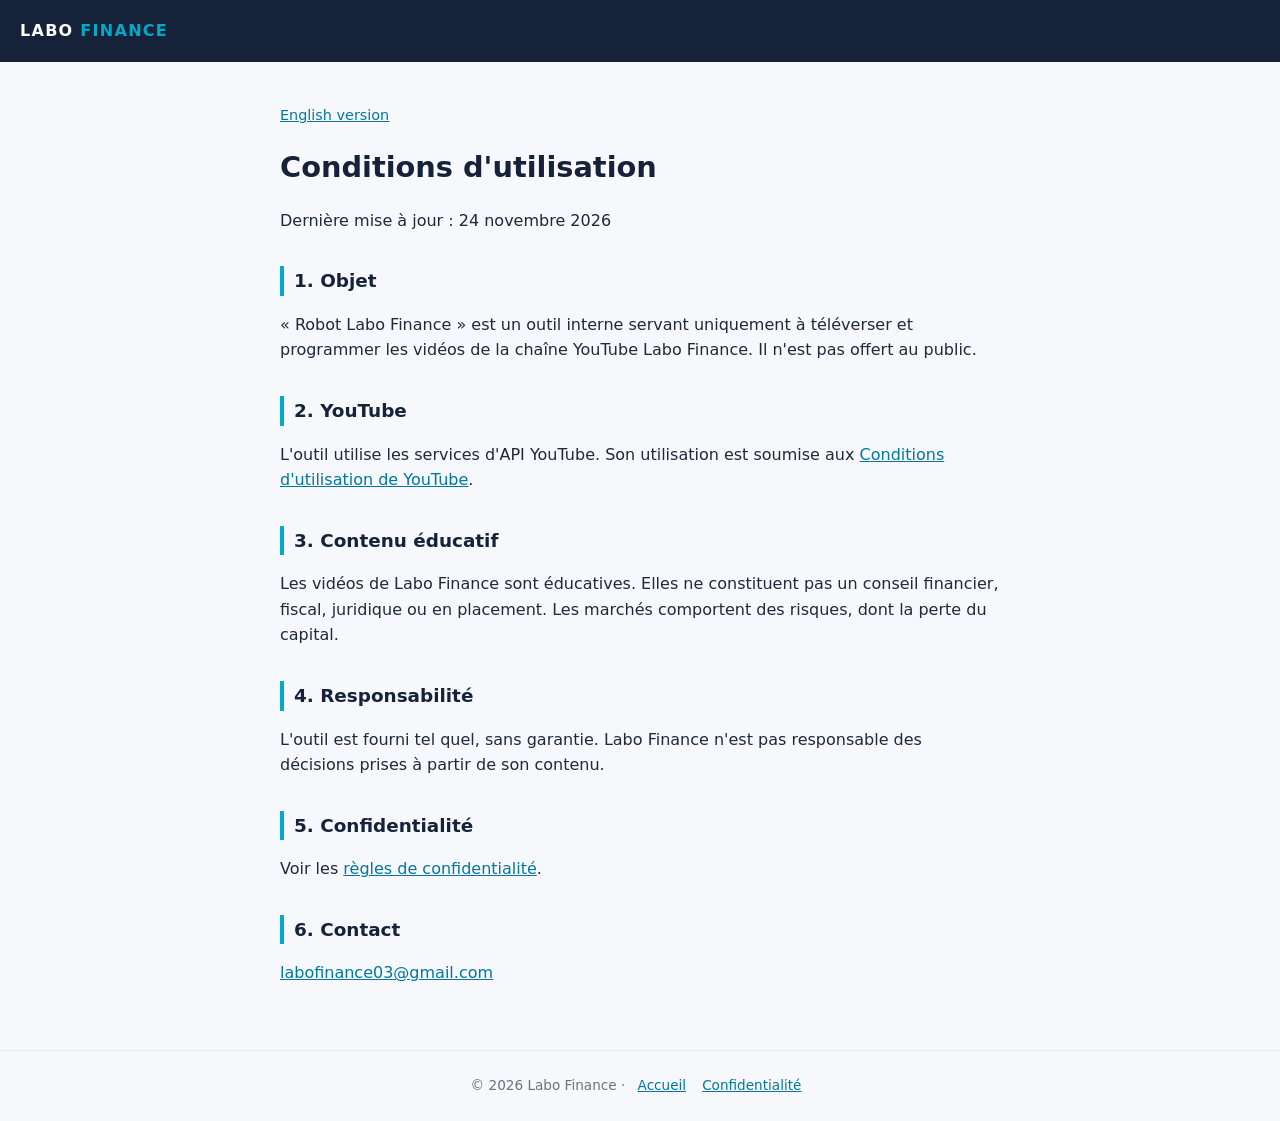
==== conditions.html @ 968c5f9d "Site public : accueil, confidentialité et conditions (FR/EN) Co-Authored-By: Claude Opus 5.5 <norepl" ====
<!DOCTYPE html>
<html lang="fr">
<head>
<meta charset="utf-8">
<meta name="viewport" content="width=device-width, initial-scale=1">
<title>Conditions d'utilisation — Labo Finance</title>
<link rel="stylesheet" href="style.css">
</head>
<body>
<header><a href="./">LABO <span>FINANCE</span></a></header>
<main>
<p class="lang"><a href="terms.html">English version</a></p>
<h1>Conditions d'utilisation</h1>
<p>Dernière mise à jour : 24 novembre 2026</p>

<h2>1. Objet</h2>
<p>« Robot Labo Finance » est un outil interne servant uniquement à téléverser et programmer les vidéos de la chaîne YouTube Labo Finance. Il n'est pas offert au public.</p>

<h2>2. YouTube</h2>
<p>L'outil utilise les services d'API YouTube. Son utilisation est soumise aux <a href="https://www.youtube.com/t/terms">Conditions d'utilisation de YouTube</a>.</p>

<h2>3. Contenu éducatif</h2>
<p>Les vidéos de Labo Finance sont éducatives. Elles ne constituent pas un conseil financier, fiscal, juridique ou en placement. Les marchés comportent des risques, dont la perte du capital.</p>

<h2>4. Responsabilité</h2>
<p>L'outil est fourni tel quel, sans garantie. Labo Finance n'est pas responsable des décisions prises à partir de son contenu.</p>

<h2>5. Confidentialité</h2>
<p>Voir les <a href="confidentialite.html">règles de confidentialité</a>.</p>

<h2>6. Contact</h2>
<p><a href="mailto:labofinance03@gmail.com">labofinance03@gmail.com</a></p>
</main>
<footer>© 2026 Labo Finance · <a href="./">Accueil</a><a href="confidentialite.html">Confidentialité</a></footer>
</body>
</html>
---- style.css ----
:root{--navy:#16223a;--teal:#00aac8;--gold:#f7931a;--bg:#f6f8fb;--txt:#1f2937}
*{box-sizing:border-box}
body{margin:0;font-family:system-ui,-apple-system,"Segoe UI",Roboto,sans-serif;background:var(--bg);color:var(--txt);line-height:1.6}
header{background:var(--navy);color:#fff;padding:18px 20px}
header a{color:#fff;text-decoration:none;font-weight:800;letter-spacing:.08em}
header span{color:var(--teal)}
main{max-width:760px;margin:0 auto;padding:28px 20px 48px}
h1{color:var(--navy);font-size:1.8rem;margin:.2em 0 .6em}
h2{color:var(--navy);font-size:1.15rem;margin-top:1.8em;border-left:4px solid var(--teal);padding-left:10px}
a{color:#0077a0}
.note{background:#fff;border:1px solid #dde3ea;border-radius:10px;padding:14px 16px}
.lang{font-size:.9rem;margin-bottom:1.2em}
footer{text-align:center;font-size:.85rem;color:#6b7280;padding:24px 20px;border-top:1px solid #e5e7eb}
footer a{margin:0 8px}
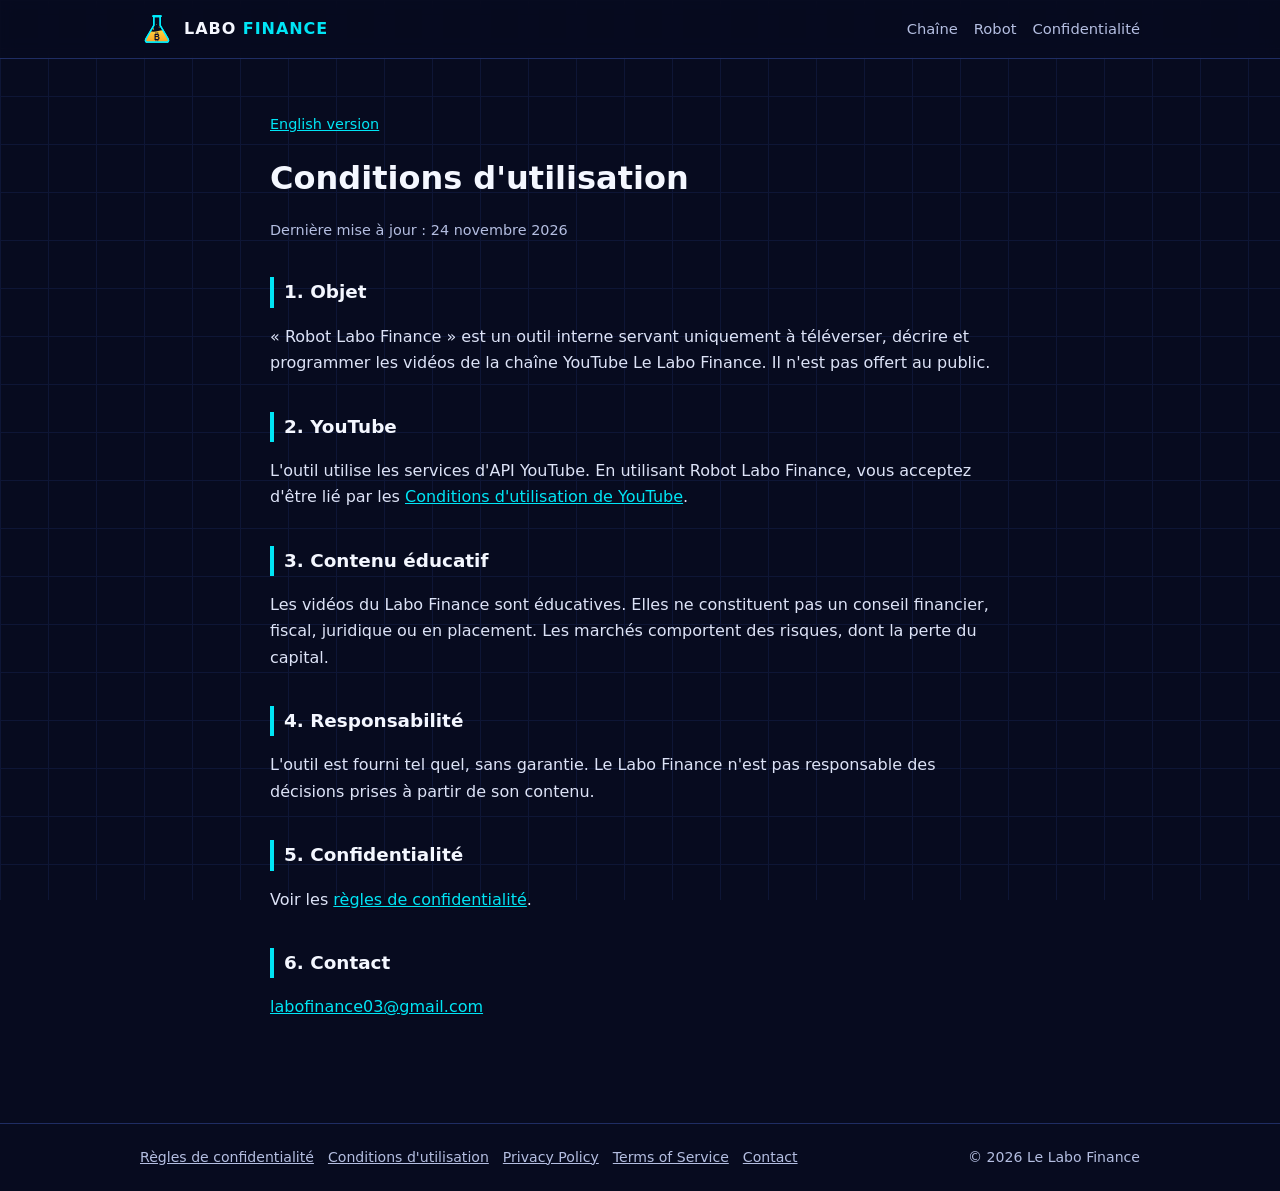
==== commit 54489d1f: "Site : nouveau look, règles de confidentialité complètes pour l'audit YouTube Co-Authored-By: Claude" ====
--- a/conditions.html
+++ b/conditions.html
@@ -3,34 +3,30 @@
 <head>
 <meta charset="utf-8">
 <meta name="viewport" content="width=device-width, initial-scale=1">
-<title>Conditions d'utilisation — Labo Finance</title>
+<title>Conditions d'utilisation — Le Labo Finance</title>
+<meta name="description" content="Le Labo Finance : la finance, le Bitcoin, le minage, l'épargne et les impôts expliqués simplement, avec des sources vérifiées.">
+<link rel="icon" href="logo.svg" type="image/svg+xml">
 <link rel="stylesheet" href="style.css">
 </head>
 <body>
-<header><a href="./">LABO <span>FINANCE</span></a></header>
-<main>
+<header class="top"><div class="in"><a class="brand" href="./"><img src="logo.svg" alt=""><b>LABO <span>FINANCE</span></b></a><nav><a href="./#chaine">Chaîne</a><a href="./#robot">Robot</a><a href="confidentialite.html">Confidentialité</a></nav></div></header>
+<main class="doc">
 <p class="lang"><a href="terms.html">English version</a></p>
 <h1>Conditions d'utilisation</h1>
-<p>Dernière mise à jour : 24 novembre 2026</p>
-
+<p class="date">Dernière mise à jour : 24 novembre 2026</p>
 <h2>1. Objet</h2>
-<p>« Robot Labo Finance » est un outil interne servant uniquement à téléverser et programmer les vidéos de la chaîne YouTube Labo Finance. Il n'est pas offert au public.</p>
-
+<p>« Robot Labo Finance » est un outil interne servant uniquement à téléverser, décrire et programmer les vidéos de la chaîne YouTube Le Labo Finance. Il n'est pas offert au public.</p>
 <h2>2. YouTube</h2>
-<p>L'outil utilise les services d'API YouTube. Son utilisation est soumise aux <a href="https://www.youtube.com/t/terms">Conditions d'utilisation de YouTube</a>.</p>
-
+<p>L'outil utilise les services d'API YouTube. En utilisant Robot Labo Finance, vous acceptez d'être lié par les <a href="https://www.youtube.com/t/terms">Conditions d'utilisation de YouTube</a>.</p>
 <h2>3. Contenu éducatif</h2>
-<p>Les vidéos de Labo Finance sont éducatives. Elles ne constituent pas un conseil financier, fiscal, juridique ou en placement. Les marchés comportent des risques, dont la perte du capital.</p>
-
+<p>Les vidéos du Labo Finance sont éducatives. Elles ne constituent pas un conseil financier, fiscal, juridique ou en placement. Les marchés comportent des risques, dont la perte du capital.</p>
 <h2>4. Responsabilité</h2>
-<p>L'outil est fourni tel quel, sans garantie. Labo Finance n'est pas responsable des décisions prises à partir de son contenu.</p>
-
+<p>L'outil est fourni tel quel, sans garantie. Le Labo Finance n'est pas responsable des décisions prises à partir de son contenu.</p>
 <h2>5. Confidentialité</h2>
 <p>Voir les <a href="confidentialite.html">règles de confidentialité</a>.</p>
-
 <h2>6. Contact</h2>
 <p><a href="mailto:labofinance03@gmail.com">labofinance03@gmail.com</a></p>
 </main>
-<footer>© 2026 Labo Finance · <a href="./">Accueil</a><a href="confidentialite.html">Confidentialité</a></footer>
+<footer><div class="in"><div><a href="confidentialite.html">Règles de confidentialité</a><a href="conditions.html">Conditions d'utilisation</a><a href="privacy.html">Privacy Policy</a><a href="terms.html">Terms of Service</a><a href="mailto:labofinance03@gmail.com">Contact</a></div><div>© 2026 Le Labo Finance</div></div></footer>
 </body>
 </html>
--- a/style.css
+++ b/style.css
@@ -1,14 +1,38 @@
-:root{--navy:#16223a;--teal:#00aac8;--gold:#f7931a;--bg:#f6f8fb;--txt:#1f2937}
+:root{--bg:#070b1f;--bg2:#0e1538;--card:#111a44;--line:#1f2d63;--ink:#f4f7ff;--soft:#b4bee1;--cyan:#00e5f5;--gold:#ffbe0b;--mag:#ff3cc8}
 *{box-sizing:border-box}
-body{margin:0;font-family:system-ui,-apple-system,"Segoe UI",Roboto,sans-serif;background:var(--bg);color:var(--txt);line-height:1.6}
-header{background:var(--navy);color:#fff;padding:18px 20px}
-header a{color:#fff;text-decoration:none;font-weight:800;letter-spacing:.08em}
-header span{color:var(--teal)}
-main{max-width:760px;margin:0 auto;padding:28px 20px 48px}
-h1{color:var(--navy);font-size:1.8rem;margin:.2em 0 .6em}
-h2{color:var(--navy);font-size:1.15rem;margin-top:1.8em;border-left:4px solid var(--teal);padding-left:10px}
-a{color:#0077a0}
-.note{background:#fff;border:1px solid #dde3ea;border-radius:10px;padding:14px 16px}
-.lang{font-size:.9rem;margin-bottom:1.2em}
-footer{text-align:center;font-size:.85rem;color:#6b7280;padding:24px 20px;border-top:1px solid #e5e7eb}
-footer a{margin:0 8px}
+html{scroll-behavior:smooth}
+body{margin:0;font-family:Inter,system-ui,-apple-system,"Segoe UI",Roboto,sans-serif;background:var(--bg);color:var(--ink);line-height:1.65}
+body::before{content:"";position:fixed;inset:0;z-index:-1;background-image:linear-gradient(var(--line) 1px,transparent 1px),linear-gradient(90deg,var(--line) 1px,transparent 1px);background-size:48px 48px;opacity:.35}
+a{color:var(--cyan)}
+.top{position:sticky;top:0;z-index:5;background:rgba(7,11,31,.88);backdrop-filter:blur(8px);border-bottom:1px solid var(--line)}
+.top .in{max-width:1040px;margin:0 auto;padding:12px 20px;display:flex;align-items:center;justify-content:space-between;gap:12px}
+.brand{display:flex;align-items:center;gap:10px;color:var(--ink);text-decoration:none;font-weight:800;letter-spacing:.06em}
+.brand img{width:34px;height:34px}.brand span{color:var(--cyan)}
+.top nav a{color:var(--soft);text-decoration:none;font-size:.92rem;margin-left:16px}.top nav a:hover{color:var(--ink)}
+.hero{max-width:1040px;margin:0 auto;padding:64px 20px 40px;display:grid;grid-template-columns:1.4fr 1fr;gap:32px;align-items:center}
+.hero h1{font-size:clamp(2.2rem,6vw,3.6rem);line-height:1.05;margin:0 0 14px;font-weight:800}
+.hero h1 span{color:var(--cyan);text-shadow:0 0 22px rgba(0,229,245,.45)}
+.hero .lead{font-size:1.2rem;color:var(--gold);font-weight:700;margin:0 0 12px}
+.hero p{color:var(--soft)}
+.hero img{width:100%;max-width:320px;justify-self:center;filter:drop-shadow(0 0 30px rgba(0,229,245,.25))}
+.btn{display:inline-block;margin:10px 10px 0 0;padding:12px 20px;border-radius:12px;font-weight:700;text-decoration:none}
+.btn.p{background:var(--cyan);color:#061024}.btn.s{border:2px solid var(--line);color:var(--ink)}
+.chips{display:flex;flex-wrap:wrap;gap:8px;margin:18px 0 0}
+.chip{font-family:"DejaVu Sans Mono",ui-monospace,monospace;font-size:.8rem;padding:4px 10px;border:1px solid var(--cyan);border-radius:8px;color:var(--cyan)}
+.chip.g{border-color:var(--gold);color:var(--gold)}
+section{max-width:1040px;margin:0 auto;padding:28px 20px}
+section>h2{font-size:1.6rem;margin:0 0 18px}
+.cards{display:grid;grid-template-columns:repeat(3,1fr);gap:16px}
+.card{background:linear-gradient(180deg,var(--card),var(--bg2));border:1px solid var(--line);border-radius:16px;padding:20px}
+.card h3{margin:.2em 0 .4em;font-size:1.1rem}.card p{margin:0;color:var(--soft);font-size:.95rem}
+.card .k{font-family:"DejaVu Sans Mono",ui-monospace,monospace;color:var(--gold);font-size:.8rem}
+.note{border-left:4px solid var(--gold);background:rgba(255,190,11,.07);padding:14px 16px;border-radius:0 12px 12px 0;color:var(--soft)}
+.doc{max-width:780px;margin:0 auto;padding:40px 20px 56px}
+.doc h1{font-size:2rem;margin:.2em 0 .3em}.doc .date{color:var(--soft);font-size:.9rem}
+.doc h2{font-size:1.15rem;margin-top:1.9em;padding-left:10px;border-left:4px solid var(--cyan)}
+.doc li{margin:.3em 0}.doc p,.doc li{color:#dde3f7}
+.lang{font-size:.9rem}
+footer{border-top:1px solid var(--line);margin-top:30px}
+footer .in{max-width:1040px;margin:0 auto;padding:22px 20px;display:flex;flex-wrap:wrap;gap:10px 18px;justify-content:space-between;color:var(--soft);font-size:.88rem}
+footer a{color:var(--soft);margin-right:14px}
+@media(max-width:760px){.hero{grid-template-columns:1fr;padding-top:36px}.hero img{max-width:180px;grid-row:1}.cards{grid-template-columns:1fr}.top nav a{margin-left:10px;font-size:.85rem}.top nav a:not(:last-child){display:none}}
